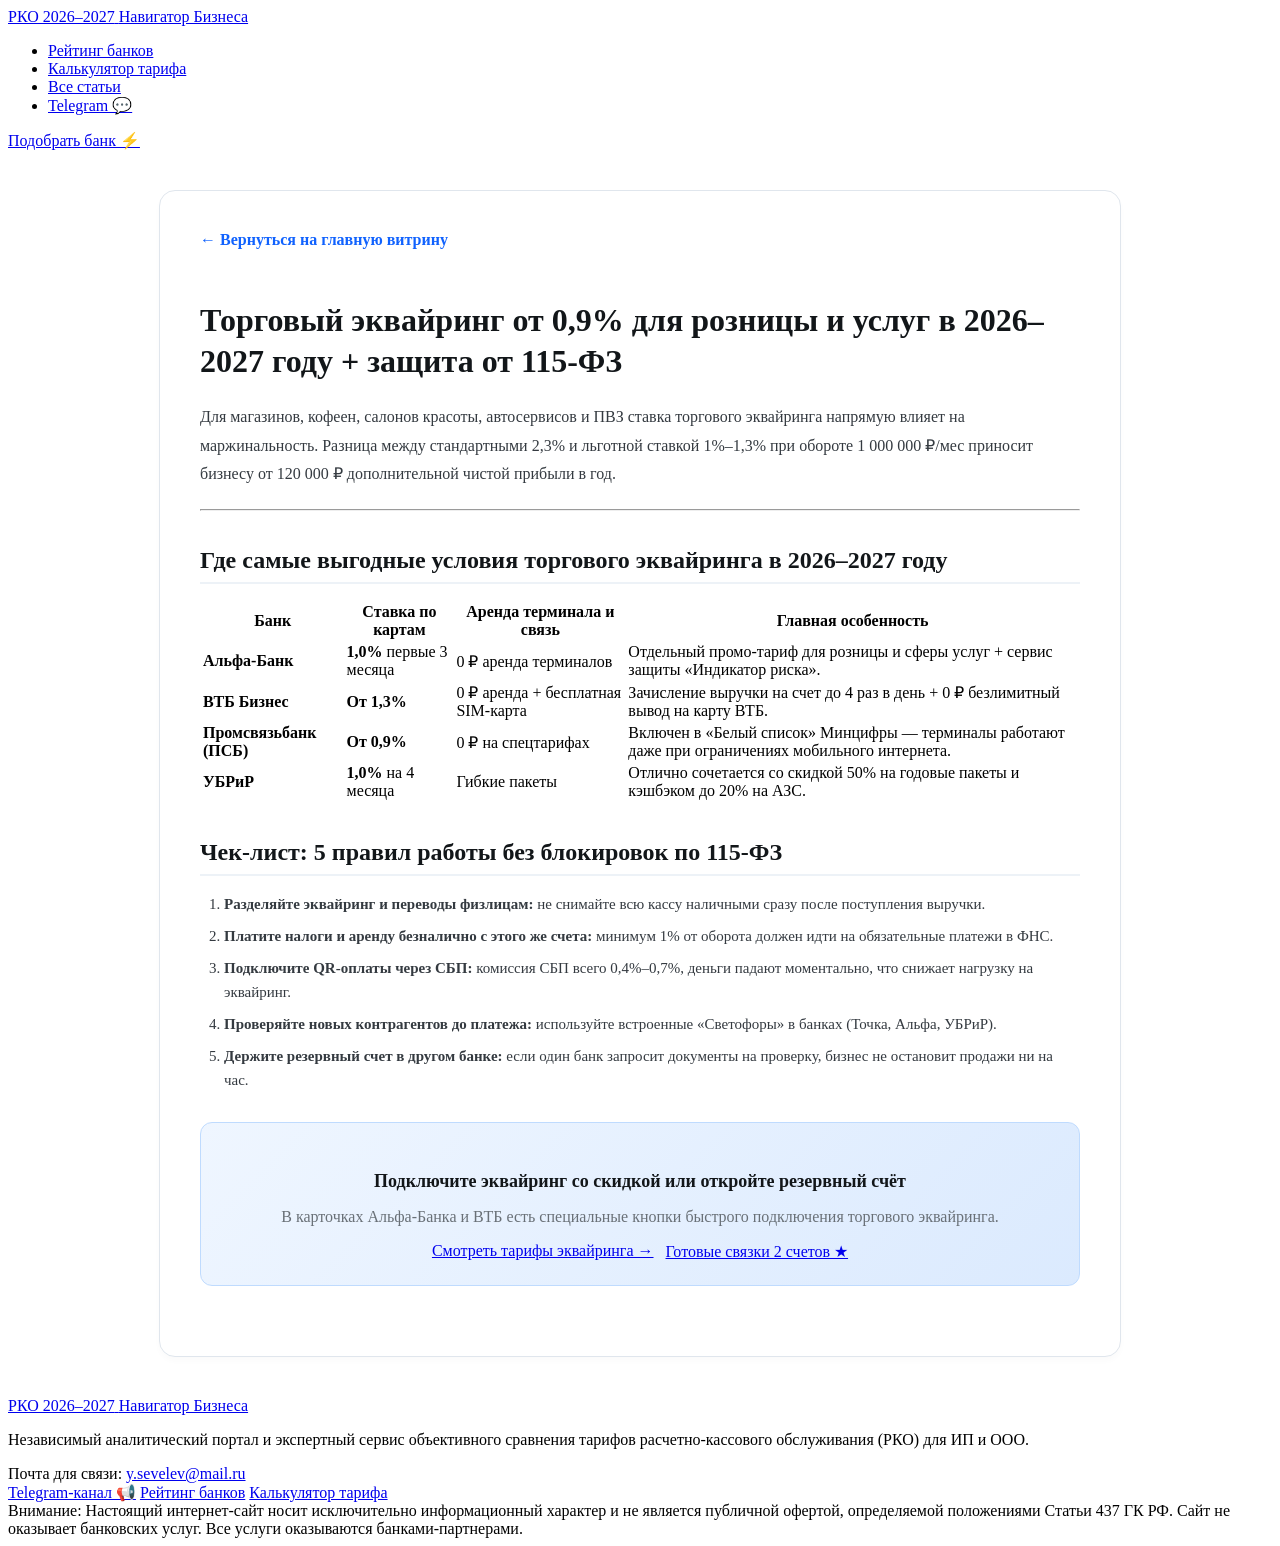
==== articles/ekvayring-115fz.html @ 154f59ab "Deploy articles/ekvayring-115fz.html" ====
<!DOCTYPE html>
<html lang="ru">
<head>
    <meta charset="UTF-8">
    <meta name="viewport" content="width=device-width, initial-scale=1.0">
    <title>Торговый эквайринг от 0,9% и защита от 115-ФЗ в 2026–2027 году — РКО Навигатор 2026–2027</title>
    <meta name="description" content="Выгодный торговый эквайринг от 0,9% для малого бизнеса и 5 правил защиты от блокировок по 115-ФЗ.">
    <meta property="og:type" content="article">
    <meta property="og:locale" content="ru_RU">
    <meta property="og:site_name" content="РКО Навигатор Бизнеса 2026–2027">
    <meta property="og:title" content="Торговый эквайринг от 0,9% и защита от 115-ФЗ в 2026–2027 году — РКО Навигатор 2026–2027">
    <meta property="og:description" content="Выгодный торговый эквайринг от 0,9% для малого бизнеса и 5 правил защиты от блокировок по 115-ФЗ.">
    <link rel="stylesheet" href="../css/style.css">
    <style>
        .article-container {
            max-width: 880px;
            margin: 40px auto;
            background: #ffffff;
            padding: 40px;
            border-radius: 16px;
            border: 1px solid #e0e6ed;
            box-shadow: 0 4px 6px rgba(0,0,0,0.02);
        }
        .article-content h1 { font-size: 32px; margin-bottom: 20px; line-height: 1.3; color: #121619; }
        .article-content h2 { font-size: 24px; margin: 36px 0 16px; color: #121619; border-bottom: 2px solid #edf2f7; padding-bottom: 8px; }
        .article-content h3 { font-size: 19px; margin: 24px 0 12px; color: #121619; }
        .article-content p { font-size: 16px; line-height: 1.8; margin-bottom: 20px; color: #343a40; }
        .article-content ul, .article-content ol { margin-bottom: 24px; padding-left: 24px; }
        .article-content li { font-size: 15px; margin-bottom: 8px; line-height: 1.6; color: #343a40; }
        .back-link { display: inline-flex; align-items: center; gap: 6px; font-weight: 700; margin-bottom: 24px; color: #1062fe; text-decoration: none; }
        .back-link:hover { text-decoration: underline; }
        .cta-banner {
            background: linear-gradient(135deg, #eff6ff 0%, #dbeafe 100%);
            border: 1px solid #bfdbfe;
            border-radius: 12px;
            padding: 24px;
            text-align: center;
            margin: 30px 0;
        }
        .cta-banner h4 { font-size: 18px; margin-bottom: 8px; color: #121619; }
    </style>
</head>
<body>
    <header class="header">
        <div class="container header-inner">
            <a href="../index.html" class="logo">
                <span class="logo-badge">РКО 2026–2027</span>
                <span class="logo-text">Навигатор Бизнеса</span>
            </a>
            <ul class="nav-links">
                <li><a href="../index.html#rating">Рейтинг банков</a></li>
                <li><a href="../index.html#calculator">Калькулятор тарифа</a></li>
                <li><a href="../index.html#articles">Все статьи</a></li>
                <li><a href="https://t.me/fin_konsult_2026" class="link-tg-channel" target="_blank" rel="noopener">Telegram 💬</a></li>
            </ul>
            <a href="../index.html#calculator" class="header-cta">Подобрать банк ⚡</a>
        </div>
    </header>

    <div class="container">
        <div class="article-container">
            <a href="../index.html" class="back-link">← Вернуться на главную витрину</a>
            <article class="article-content">
                <h1>Торговый эквайринг от 0,9% для розницы и услуг в 2026–2027 году + защита от 115-ФЗ</h1>
                <p>Для магазинов, кофеен, салонов красоты, автосервисов и ПВЗ ставка торгового эквайринга напрямую влияет на маржинальность. Разница между стандартными 2,3% и льготной ставкой 1%–1,3% при обороте 1 000 000 ₽/мес приносит бизнесу от 120 000 ₽ дополнительной чистой прибыли в год.</p>

                <hr>

                <h2>Где самые выгодные условия торгового эквайринга в 2026–2027 году</h2>
                <div class="table-responsive">
                    <table class="styled-table">
                        <thead>
                            <tr>
                                <th>Банк</th>
                                <th>Ставка по картам</th>
                                <th>Аренда терминала и связь</th>
                                <th>Главная особенность</th>
                            </tr>
                        </thead>
                        <tbody>
                            <tr>
                                <td><strong>Альфа-Банк</strong></td>
                                <td><strong>1,0%</strong> первые 3 месяца</td>
                                <td>0 ₽ аренда терминалов</td>
                                <td>Отдельный промо-тариф для розницы и сферы услуг + сервис защиты «Индикатор риска».</td>
                            </tr>
                            <tr>
                                <td><strong>ВТБ Бизнес</strong></td>
                                <td><strong>От 1,3%</strong></td>
                                <td>0 ₽ аренда + бесплатная SIM-карта</td>
                                <td>Зачисление выручки на счет до 4 раз в день + 0 ₽ безлимитный вывод на карту ВТБ.</td>
                            </tr>
                            <tr>
                                <td><strong>Промсвязьбанк (ПСБ)</strong></td>
                                <td><strong>От 0,9%</strong></td>
                                <td>0 ₽ на спецтарифах</td>
                                <td>Включен в «Белый список» Минцифры — терминалы работают даже при ограничениях мобильного интернета.</td>
                            </tr>
                            <tr>
                                <td><strong>УБРиР</strong></td>
                                <td><strong>1,0%</strong> на 4 месяца</td>
                                <td>Гибкие пакеты</td>
                                <td>Отлично сочетается со скидкой 50% на годовые пакеты и кэшбэком до 20% на АЗС.</td>
                            </tr>
                        </tbody>
                    </table>
                </div>

                <h2>Чек-лист: 5 правил работы без блокировок по 115-ФЗ</h2>
                <ol>
                    <li><strong>Разделяйте эквайринг и переводы физлицам:</strong> не снимайте всю кассу наличными сразу после поступления выручки.</li>
                    <li><strong>Платите налоги и аренду безналично с этого же счета:</strong> минимум 1% от оборота должен идти на обязательные платежи в ФНС.</li>
                    <li><strong>Подключите QR-оплаты через СБП:</strong> комиссия СБП всего 0,4%–0,7%, деньги падают моментально, что снижает нагрузку на эквайринг.</li>
                    <li><strong>Проверяйте новых контрагентов до платежа:</strong> используйте встроенные «Светофоры» в банках (Точка, Альфа, УБРиР).</li>
                    <li><strong>Держите резервный счет в другом банке:</strong> если один банк запросит документы на проверку, бизнес не остановит продажи ни на час.</li>
                </ol>
            </article>

            <div class="cta-banner">
                <h4>Подключите эквайринг со скидкой или откройте резервный счёт</h4>
                <p style="color: #697077; margin-bottom: 16px;">В карточках Альфа-Банка и ВТБ есть специальные кнопки быстрого подключения торгового эквайринга.</p>
                <div style="display: flex; justify-content: center; gap: 12px; flex-wrap: wrap;">
                    <a href="../index.html#rating" class="btn-open-account">Смотреть тарифы эквайринга →</a>
                    <a href="../index.html#combo-strategy" class="btn-details">Готовые связки 2 счетов ★</a>
                </div>
            </div>
        </div>
    </div>

    <footer class="footer">
        <div class="container">
            <div class="footer-top">
                <div class="footer-brand">
                    <a href="../index.html" class="logo">
                        <span class="logo-badge">РКО 2026–2027</span>
                        <span class="logo-text">Навигатор Бизнеса</span>
                    </a>
                    <p class="footer-desc">
                        Независимый аналитический портал и экспертный сервис объективного сравнения тарифов расчетно-кассового обслуживания (РКО) для ИП и ООО.
                    </p>
                </div>
                <div class="footer-contacts">
                    <div class="footer-email-box">
                        <span class="footer-email-label">Почта для связи:</span>
                        <a href="mailto:y.sevelev@mail.ru" class="footer-email-val">y.sevelev@mail.ru</a>
                    </div>
                    <div class="footer-social-links">
                        <a href="https://t.me/fin_konsult_2026" class="link-tg-channel" target="_blank" rel="noopener">Telegram-канал 📢</a>
                        <a href="../index.html#rating">Рейтинг банков</a>
                        <a href="../index.html#calculator">Калькулятор тарифа</a>
                    </div>
                </div>
            </div>
            <div class="footer-disclaimer">
                Внимание: Настоящий интернет-сайт носит исключительно информационный характер и не является публичной офертой, определяемой положениями Статьи 437 ГК РФ. Сайт не оказывает банковских услуг. Все услуги оказываются банками-партнерами.
            </div>
        </div>
    </footer>

    <script src="../js/config.js"></script>
    <script src="../js/app.js"></script>
</body>
</html>
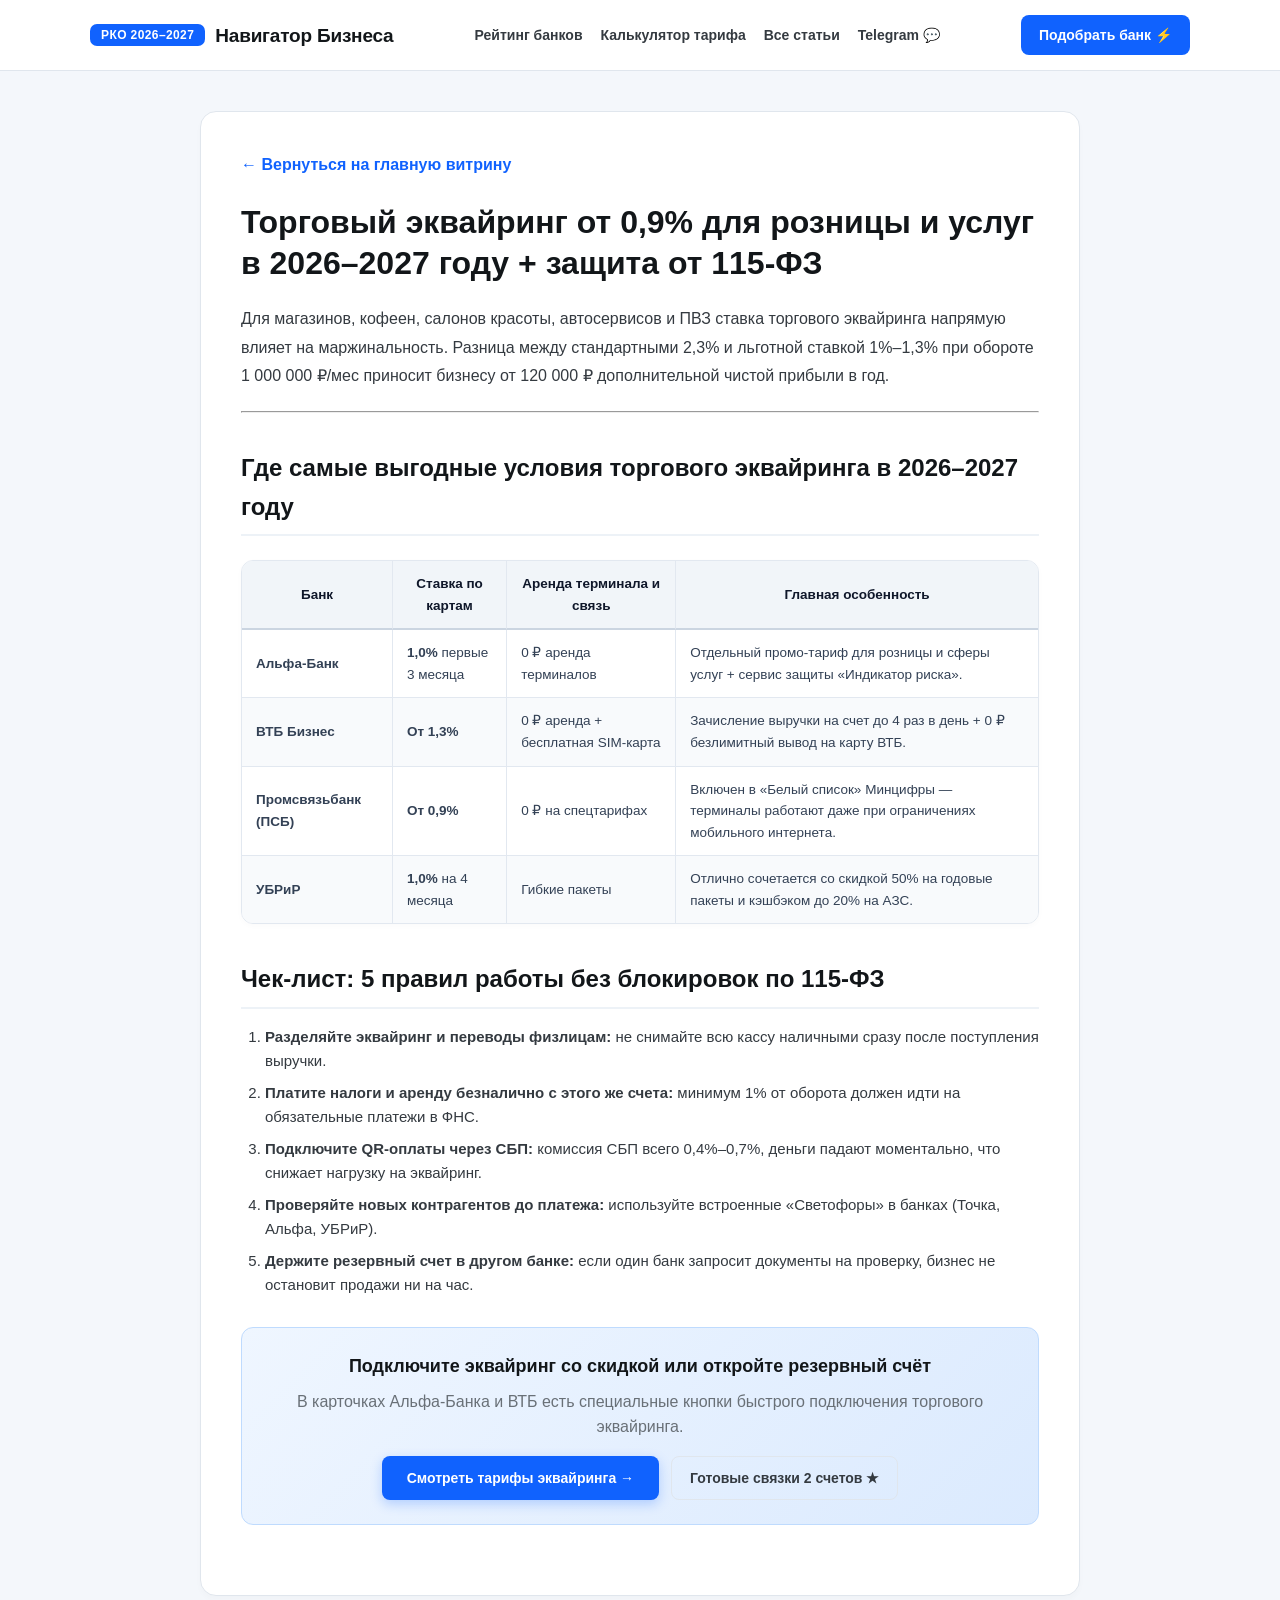
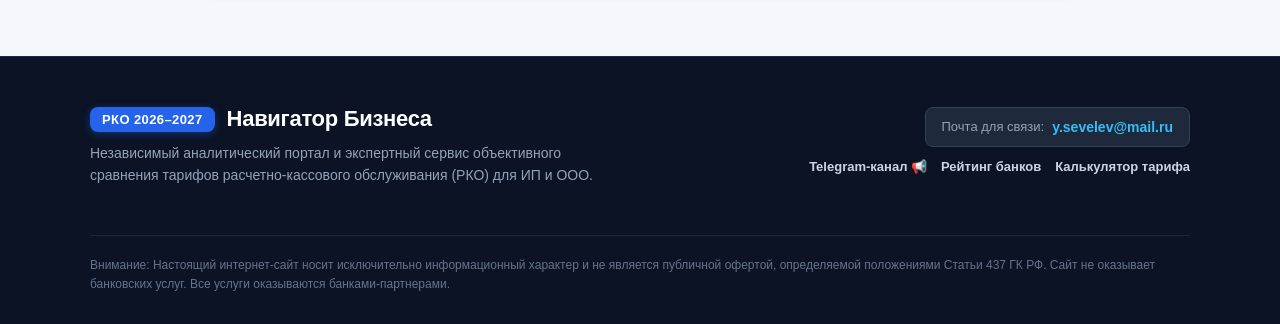
==== commit d59ddd89: "SEO update: articles/ekvayring-115fz.html" ====
--- a/articles/ekvayring-115fz.html
+++ b/articles/ekvayring-115fz.html
@@ -39,6 +39,68 @@
         }
         .cta-banner h4 { font-size: 18px; margin-bottom: 8px; color: #121619; }
     </style>
+    <link rel="canonical" href="https://rkonavigator.ru/articles/ekvayring-115fz.html">
+    <meta property="og:url" content="https://rkonavigator.ru/articles/ekvayring-115fz.html">
+    <!-- Yandex.Metrika counter -->
+    <script type="text/javascript">
+        (function(m,e,t,r,i,k,a){m[i]=m[i]||function(){(m[i].a=m[i].a||[]).push(arguments)};
+        m[i].l=1*new Date();
+        for (var j = 0; j < document.scripts.length; j++) {if (document.scripts[j].src === r) { return; }}
+        k=e.createElement(t),a=e.getElementsByTagName(t)[0],k.async=1,k.src=r,a.parentNode.insertBefore(k,a)})
+        (window, document, "script", "https://mc.yandex.ru/metrika/tag.js", "ym");
+
+        ym(114728691, "init", {
+            clickmap:true,
+            trackLinks:true,
+            accurateTrackBounce:true,
+            webvisor:true
+        });
+    </script>
+    <noscript><div><img src="https://mc.yandex.ru/watch/114728691" style="position:absolute; left:-9999px;" alt="" /></div></noscript>
+    <!-- /Yandex.Metrika counter -->
+    <script type="application/ld+json">
+{
+  "@context": "https://schema.org",
+  "@graph": [
+    {
+      "@type": "Article",
+      "headline": "Торговый эквайринг от 0,9% для розницы и услуг в 2026–2027 году + защита от 115-ФЗ",
+      "description": "Выгодный торговый эквайринг от 0,9% для малого бизнеса и 5 правил защиты от блокировок по 115-ФЗ.",
+      "mainEntityOfPage": {
+        "@type": "WebPage",
+        "@id": "https://rkonavigator.ru/articles/ekvayring-115fz.html"
+      },
+      "author": {
+        "@type": "Organization",
+        "name": "РКО Навигатор Бизнеса 2026–2027"
+      },
+      "publisher": {
+        "@type": "Organization",
+        "name": "РКО Навигатор Бизнеса 2026–2027"
+      },
+      "datePublished": "2026-11-25",
+      "dateModified": "2026-11-28"
+    },
+    {
+      "@type": "BreadcrumbList",
+      "itemListElement": [
+        {
+          "@type": "ListItem",
+          "position": 1,
+          "name": "Главная — Рейтинг РКО",
+          "item": "https://rkonavigator.ru/"
+        },
+        {
+          "@type": "ListItem",
+          "position": 2,
+          "name": "Торговый эквайринг от 0,9% для розницы и услуг в 2026–2027 году + защита от 115-ФЗ",
+          "item": "https://rkonavigator.ru/articles/ekvayring-115fz.html"
+        }
+      ]
+    }
+  ]
+}
+    </script>
 </head>
 <body>
     <header class="header">
--- a/css/style.css
+++ b/css/style.css
@@ -0,0 +1,3066 @@
+/* =======================================================================
+   РКО НАВИГАТОР: СТИЛИ ДИСПЛЕЯ И ВИТРИНЫ
+   ======================================================================= */
+
+:root {
+    --primary: #1062fe;
+    --primary-dark: #0043ce;
+    --primary-light: #edf5ff;
+    --accent: #198038;
+    --accent-light: #defbe6;
+    --warning: #f1c21b;
+    --danger: #da1e28;
+    --bg-page: #f4f7fb;
+    --bg-card: #ffffff;
+    --text-heading: #121619;
+    --text-body: #343a40;
+    --text-muted: #697077;
+    --border-color: #e0e6ed;
+    --shadow-sm: 0 2px 4px rgba(0, 0, 0, 0.04);
+    --shadow-md: 0 8px 24px rgba(16, 98, 254, 0.08);
+    --shadow-lg: 0 16px 32px rgba(0, 0, 0, 0.08);
+    --radius-sm: 8px;
+    --radius-md: 14px;
+    --radius-lg: 20px;
+    --font-stack: -apple-system, BlinkMacSystemFont, "Segoe UI", Roboto, "Helvetica Neue", Arial, sans-serif;
+}
+
+* {
+    box-sizing: border-box;
+    margin: 0;
+    padding: 0;
+}
+
+body {
+    background-color: var(--bg-page);
+    color: var(--text-body);
+    font-family: var(--font-stack);
+    line-height: 1.6;
+    -webkit-font-smoothing: antialiased;
+}
+
+a {
+    color: var(--primary);
+    text-decoration: none;
+    transition: all 0.2s ease;
+}
+
+a:hover {
+    color: var(--primary-dark);
+}
+
+.container {
+    max-width: 1140px;
+    margin: 0 auto;
+    padding: 0 20px;
+}
+
+/* ШАПКА САЙТА (HEADER) */
+.header {
+    background: #ffffff;
+    border-bottom: 1px solid var(--border-color);
+    position: sticky;
+    top: 0;
+    z-index: 1000;
+}
+
+.header-inner {
+    display: flex;
+    justify-content: space-between;
+    align-items: center;
+    gap: 16px;
+    height: 70px;
+}
+
+.logo {
+    display: inline-flex;
+    align-items: center;
+    gap: 10px;
+    font-size: 19px;
+    font-weight: 800;
+    color: var(--text-heading);
+    text-decoration: none;
+    white-space: nowrap;
+    flex-shrink: 0;
+}
+
+.logo-badge {
+    background: var(--primary);
+    color: #ffffff;
+    padding: 5px 11px;
+    border-radius: 7px;
+    font-size: 12px;
+    font-weight: 800;
+    letter-spacing: 0.4px;
+    white-space: nowrap;
+    display: inline-flex;
+    align-items: center;
+    justify-content: center;
+    line-height: 1;
+    flex-shrink: 0;
+}
+
+.logo-text {
+    font-size: 19px;
+    font-weight: 800;
+    color: var(--text-heading);
+    white-space: nowrap;
+    line-height: 1;
+    display: inline-flex;
+    align-items: center;
+    letter-spacing: -0.2px;
+}
+
+.nav-links {
+    display: flex;
+    gap: 18px;
+    list-style: none;
+    align-items: center;
+    margin: 0;
+    padding: 0;
+    flex-shrink: 1;
+}
+
+.nav-links a {
+    font-size: 14px;
+    font-weight: 600;
+    color: var(--text-body);
+    white-space: nowrap;
+}
+
+.nav-links a:hover {
+    color: var(--primary);
+}
+
+.header-cta {
+    background: var(--primary);
+    color: #ffffff !important;
+    padding: 9px 18px;
+    border-radius: var(--radius-sm);
+    font-size: 14px;
+    font-weight: 700;
+    white-space: nowrap;
+    flex-shrink: 0;
+}
+
+.header-cta:hover {
+    background: var(--primary-dark);
+}
+
+/* ГЕРОЙ-СЕКЦИЯ (HERO) */
+.hero {
+    background: linear-gradient(135deg, #0b1528 0%, #172a4d 100%);
+    color: #ffffff;
+    padding: 60px 0 50px;
+    text-align: center;
+}
+
+.hero-tag {
+    display: inline-block;
+    background: rgba(255, 255, 255, 0.12);
+    border: 1px solid rgba(255, 255, 255, 0.2);
+    color: #60a5fa;
+    padding: 6px 16px;
+    border-radius: 30px;
+    font-size: 13px;
+    font-weight: 700;
+    letter-spacing: 0.5px;
+    margin-bottom: 20px;
+}
+
+.hero h1 {
+    font-size: 38px;
+    font-weight: 800;
+    line-height: 1.25;
+    margin-bottom: 16px;
+    letter-spacing: -0.5px;
+}
+
+.hero p {
+    font-size: 18px;
+    color: #cbd5e1;
+    max-width: 780px;
+    margin: 0 auto 30px;
+}
+
+.hero-stats {
+    display: grid;
+    grid-template-columns: repeat(auto-fit, minmax(200px, 1fr));
+    gap: 16px;
+    max-width: 860px;
+    margin: 0 auto;
+}
+
+.stat-item {
+    background: rgba(255, 255, 255, 0.06);
+    border: 1px solid rgba(255, 255, 255, 0.12);
+    padding: 16px;
+    border-radius: var(--radius-md);
+}
+
+.stat-num {
+    font-size: 24px;
+    font-weight: 800;
+    color: #38bdf8;
+}
+
+.stat-desc {
+    font-size: 13px;
+    color: #94a3b8;
+    margin-top: 4px;
+}
+
+/* БЛОК ФИЛЬТРАЦИИ КАРТОЧЕК */
+.filters-section {
+    margin: 0 0 22px;
+    position: relative;
+    z-index: 10;
+}
+
+.filters-wrapper {
+    background: #ffffff;
+    padding: 12px;
+    border-radius: var(--radius-lg);
+    box-shadow: var(--shadow-sm);
+    display: grid;
+    grid-template-columns: repeat(4, minmax(0, 1fr));
+    gap: 8px;
+    border: 1px solid var(--border-color);
+}
+
+.filter-btn {
+    background: #f1f5f9;
+    color: var(--text-body);
+    border: 1px solid #e2e8f0;
+    border-radius: 10px;
+    padding: 10px 12px;
+    font-size: 13.5px;
+    font-weight: 600;
+    cursor: pointer;
+    text-align: center;
+    white-space: nowrap;
+    overflow: hidden;
+    text-overflow: ellipsis;
+    transition: all 0.2s ease;
+    font-family: inherit;
+}
+
+.filter-btn:hover {
+    background: #e2e8f0;
+}
+
+.filter-btn.active {
+    background: var(--primary);
+    color: #ffffff;
+    border-color: var(--primary);
+    box-shadow: 0 4px 10px rgba(16, 98, 254, 0.22);
+}
+
+@media (max-width: 992px) {
+    .filters-wrapper {
+        grid-template-columns: repeat(2, minmax(0, 1fr));
+    }
+}
+
+@media (max-width: 480px) {
+    .filters-wrapper {
+        grid-template-columns: 1fr;
+    }
+}
+
+/* СЕТКА БАНКОВСКИХ КАРТОЧЕК */
+.banks-section {
+    padding: 40px 0;
+}
+
+.section-title {
+    font-size: 28px;
+    font-weight: 800;
+    color: var(--text-heading);
+    margin-bottom: 8px;
+}
+
+.section-subtitle {
+    font-size: 16px;
+    color: var(--text-muted);
+    margin-bottom: 28px;
+}
+
+.cards-list {
+    display: flex;
+    flex-direction: column;
+    gap: 20px;
+}
+
+.bank-card {
+    background: var(--bg-card);
+    border: 1px solid var(--border-color);
+    border-radius: var(--radius-lg);
+    box-shadow: var(--shadow-sm);
+    padding: 24px;
+    transition: transform 0.2s ease, box-shadow 0.2s ease;
+    position: relative;
+}
+
+.bank-card:hover {
+    transform: translateY(-2px);
+    box-shadow: var(--shadow-md);
+}
+
+.bank-card-header {
+    display: flex;
+    justify-content: space-between;
+    align-items: flex-start;
+    flex-wrap: wrap;
+    gap: 12px;
+    margin-bottom: 18px;
+}
+
+.bank-meta {
+    display: flex;
+    align-items: center;
+    gap: 14px;
+}
+
+.bank-avatar {
+    width: 52px;
+    height: 52px;
+    background: #e2e8f0;
+    border-radius: 12px;
+    display: flex;
+    align-items: center;
+    justify-content: center;
+    font-weight: 800;
+    font-size: 20px;
+    color: var(--primary-dark);
+}
+
+.bank-title-group h3 {
+    font-size: 20px;
+    font-weight: 800;
+    color: var(--text-heading);
+}
+
+.bank-tag {
+    font-size: 13px;
+    color: var(--text-muted);
+}
+
+.badges-group {
+    display: flex;
+    gap: 8px;
+    flex-wrap: wrap;
+}
+
+.badge {
+    padding: 5px 12px;
+    border-radius: 6px;
+    font-size: 12px;
+    font-weight: 700;
+}
+
+.badge-top {
+    background: var(--accent-light);
+    color: var(--accent);
+}
+
+.badge-popular {
+    background: var(--primary-light);
+    color: var(--primary);
+}
+
+.badge-bonus {
+    background: #fff8e1;
+    color: #b78103;
+}
+
+/* Сетка характеристик тарифа */
+.specs-row {
+    display: grid;
+    grid-template-columns: repeat(auto-fit, minmax(200px, 1fr));
+    gap: 12px;
+    background: #f8fafc;
+    border-radius: var(--radius-md);
+    padding: 16px;
+    margin-bottom: 18px;
+}
+
+.spec-box {
+    display: flex;
+    flex-direction: column;
+}
+
+.spec-name {
+    font-size: 12px;
+    color: var(--text-muted);
+    font-weight: 500;
+}
+
+.spec-val {
+    font-size: 16px;
+    font-weight: 700;
+    color: var(--text-heading);
+    margin-top: 2px;
+}
+
+/* Бонусная плашка и кнопка */
+.card-action-bar {
+    display: flex;
+    justify-content: space-between;
+    align-items: center;
+    gap: 16px;
+    padding-top: 16px;
+    border-top: 1px solid #f1f5f9;
+}
+
+.bonus-alert {
+    display: flex;
+    align-items: center;
+    gap: 8px;
+    font-size: 13.5px;
+    color: #1e3a8a;
+    font-weight: 600;
+    line-height: 1.45;
+    flex: 1 1 auto;
+    min-width: 0;
+}
+
+.action-buttons {
+    display: flex;
+    align-items: center;
+    justify-content: flex-end;
+    gap: 10px;
+    flex-wrap: wrap;
+    flex-shrink: 0;
+    margin-left: auto;
+}
+
+.btn-details {
+    background: transparent;
+    border: 1px solid var(--border-color);
+    color: var(--text-body);
+    padding: 0 18px;
+    height: 44px;
+    border-radius: var(--radius-sm);
+    font-size: 14px;
+    font-weight: 600;
+    cursor: pointer;
+    transition: all 0.2s;
+    display: inline-flex;
+    align-items: center;
+    justify-content: center;
+    box-sizing: border-box;
+    white-space: nowrap;
+}
+
+.btn-details:hover {
+    background: #f1f5f9;
+    border-color: #cbd5e1;
+}
+
+.btn-open-account {
+    background: var(--primary);
+    color: #ffffff !important;
+    padding: 0 24px;
+    height: 44px;
+    border: 1px solid transparent;
+    border-radius: var(--radius-sm);
+    font-size: 14px;
+    font-weight: 700;
+    display: inline-flex;
+    align-items: center;
+    justify-content: center;
+    gap: 8px;
+    box-shadow: 0 4px 12px rgba(16, 98, 254, 0.25);
+    box-sizing: border-box;
+    white-space: nowrap;
+    text-decoration: none;
+    transition: all 0.2s;
+}
+
+.btn-open-account:hover {
+    background: var(--primary-dark);
+    box-shadow: 0 6px 16px rgba(16, 98, 254, 0.35);
+}
+
+.btn-reg-business {
+    background: #ecfdf5;
+    border: 1.5px solid #10b981;
+    color: #047857 !important;
+    padding: 0 16px;
+    height: 44px;
+    border-radius: var(--radius-sm);
+    font-size: 13.5px;
+    font-weight: 700;
+    display: inline-flex;
+    align-items: center;
+    justify-content: center;
+    gap: 6px;
+    box-sizing: border-box;
+    white-space: nowrap;
+    text-decoration: none;
+    transition: all 0.2s cubic-bezier(0.16, 1, 0.3, 1);
+}
+
+.btn-reg-business:hover {
+    background: #10b981;
+    color: #ffffff !important;
+    border-color: #10b981;
+    box-shadow: 0 4px 14px rgba(16, 185, 129, 0.35);
+    transform: translateY(-1px);
+}
+
+/* Промо-блок торгового эквайринга */
+.acquiring-promo-box {
+    margin-top: 20px;
+    padding: 18px 22px;
+    background: #f0fdf4;
+    border: 1.5px solid #86efac;
+    border-radius: var(--radius-md);
+    display: flex;
+    align-items: center;
+    justify-content: space-between;
+    gap: 20px;
+}
+
+.acq-tag {
+    display: inline-block;
+    background: #dcfce7;
+    border: 1px solid #bbf7d0;
+    color: #166534;
+    font-size: 11px;
+    font-weight: 800;
+    letter-spacing: 0.04em;
+    padding: 3px 8px;
+    border-radius: 4px;
+    margin-bottom: 6px;
+}
+
+.acq-info h4 {
+    font-size: 15px;
+    font-weight: 700;
+    color: #14532d;
+    margin-bottom: 4px;
+}
+
+.acq-info p {
+    font-size: 13px;
+    color: #166534;
+    margin: 0;
+    line-height: 1.45;
+}
+
+.btn-acquiring {
+    background: #16a34a;
+    color: #ffffff !important;
+    padding: 0 20px;
+    height: 42px;
+    border-radius: var(--radius-sm);
+    font-size: 13.5px;
+    font-weight: 700;
+    display: inline-flex;
+    align-items: center;
+    justify-content: center;
+    white-space: nowrap;
+    text-decoration: none;
+    box-shadow: 0 4px 12px rgba(22, 163, 74, 0.25);
+    transition: all 0.2s ease;
+    flex-shrink: 0;
+}
+
+.btn-acquiring:hover {
+    background: #15803d;
+    box-shadow: 0 6px 16px rgba(22, 163, 74, 0.35);
+    transform: translateY(-1px);
+}
+
+@media (max-width: 768px) {
+    .acquiring-promo-box {
+        flex-direction: column;
+        align-items: stretch;
+    }
+    .btn-acquiring {
+        width: 100%;
+        text-align: center;
+    }
+}
+
+/* РАСКРЫВАЮЩИЕСЯ ДЕТАЛИ ТАРИФА (ACCORDION DETAILS) */
+.tariff-details-drawer {
+    display: none;
+    margin-top: 20px;
+    padding-top: 20px;
+    border-top: 1px dashed var(--border-color);
+    animation: fadeIn 0.3s ease;
+}
+
+.tariff-details-drawer.open {
+    display: block;
+}
+
+.details-grid {
+    display: grid;
+    grid-template-columns: 1fr 1fr;
+    gap: 20px;
+}
+
+.details-block h4 {
+    font-size: 15px;
+    font-weight: 700;
+    margin-bottom: 10px;
+    color: var(--text-heading);
+}
+
+.details-list {
+    list-style: none;
+}
+
+.details-list li {
+    font-size: 13px;
+    color: var(--text-body);
+    margin-bottom: 6px;
+    padding-left: 18px;
+    position: relative;
+}
+
+.details-list li::before {
+    content: "✓";
+    position: absolute;
+    left: 0;
+    color: var(--accent);
+    font-weight: bold;
+}
+
+/* ИНТЕРАКТИВНЫЙ КАЛЬКУЛЯТОР ТАРИФОВ (ВЕРСИЯ 2.0 MAX CONVERSION) */
+.calc-section {
+    background: #ffffff;
+    border-radius: 20px;
+    border: 1px solid #e2e8f0;
+    box-shadow: 0 12px 35px -5px rgba(0, 0, 0, 0.06);
+    padding: 44px;
+    margin: 48px 0;
+}
+
+.calc-header-badge {
+    display: inline-block;
+    background: #eff6ff;
+    color: #2563eb;
+    font-size: 12px;
+    font-weight: 800;
+    padding: 6px 14px;
+    border-radius: 20px;
+    letter-spacing: 0.5px;
+    margin-bottom: 12px;
+}
+
+/* БЫСТРЫЕ СЦЕНАРИИ В 1 КЛИК */
+.calc-personas-wrapper {
+    margin: 20px 0 28px;
+    background: #f8fafc;
+    border: 1px solid #e2e8f0;
+    border-radius: 14px;
+    padding: 16px 20px;
+}
+
+.calc-personas-label {
+    display: block;
+    font-size: 13px;
+    font-weight: 700;
+    color: #475569;
+    margin-bottom: 12px;
+    text-transform: uppercase;
+    letter-spacing: 0.5px;
+}
+
+.calc-personas {
+    display: flex;
+    flex-wrap: wrap;
+    gap: 10px;
+}
+
+.persona-chip {
+    background: #ffffff;
+    border: 1.5px solid #cbd5e1;
+    border-radius: 10px;
+    padding: 10px 16px;
+    font-size: 14px;
+    font-weight: 700;
+    color: #1e293b;
+    display: inline-flex;
+    align-items: center;
+    gap: 8px;
+    cursor: pointer;
+    transition: all 0.2s cubic-bezier(0.16, 1, 0.3, 1);
+    box-shadow: 0 1px 3px rgba(0,0,0,0.03);
+    outline: none;
+}
+
+.persona-chip:hover {
+    border-color: #3b82f6;
+    background: #eff6ff;
+    transform: translateY(-2px);
+    box-shadow: 0 4px 10px rgba(59, 130, 246, 0.15);
+}
+
+.persona-chip.active {
+    background: #2563eb;
+    color: #ffffff;
+    border-color: #2563eb;
+    box-shadow: 0 4px 14px rgba(37, 99, 235, 0.3);
+    transform: translateY(-2px);
+}
+
+.persona-chip .persona-icon {
+    font-size: 16px;
+    line-height: 1;
+}
+
+.calc-grid {
+    display: grid;
+    grid-template-columns: 1.05fr 0.95fr;
+    gap: 36px;
+    margin-top: 10px;
+}
+
+.calc-controls {
+    display: flex;
+    flex-direction: column;
+    gap: 22px;
+}
+
+.control-group label {
+    display: flex;
+    justify-content: space-between;
+    font-size: 14px;
+    font-weight: 700;
+    margin-bottom: 10px;
+    color: #1e293b;
+}
+
+.control-val-badge {
+    color: #2563eb;
+    font-weight: 800;
+    font-size: 15px;
+    background: #eff6ff;
+    padding: 3px 10px;
+    border-radius: 6px;
+}
+
+.range-slider {
+    width: 100%;
+    height: 8px;
+    background: #e2e8f0;
+    border-radius: 6px;
+    outline: none;
+    -webkit-appearance: none;
+    cursor: pointer;
+}
+
+.range-slider::-webkit-slider-thumb {
+    -webkit-appearance: none;
+    width: 24px;
+    height: 24px;
+    background: #2563eb;
+    border: 3px solid #ffffff;
+    border-radius: 50%;
+    cursor: pointer;
+    box-shadow: 0 2px 8px rgba(37, 99, 235, 0.4);
+    transition: transform 0.15s;
+}
+
+.range-slider::-webkit-slider-thumb:hover {
+    transform: scale(1.15);
+}
+
+/* ДОПОЛНИТЕЛЬНЫЕ ОПЦИИ / ЧЕКБОКСЫ */
+.calc-addons {
+    display: flex;
+    flex-direction: column;
+    gap: 12px;
+    padding-top: 14px;
+    border-top: 1px dashed #cbd5e1;
+}
+
+.addon-checkbox {
+    display: flex;
+    align-items: flex-start;
+    gap: 12px;
+    cursor: pointer;
+    background: #f8fafc;
+    border: 1px solid #e2e8f0;
+    border-radius: 10px;
+    padding: 12px 14px;
+    transition: all 0.2s ease;
+}
+
+.addon-checkbox:hover {
+    background: #f1f5f9;
+    border-color: #cbd5e1;
+}
+
+.addon-checkbox input {
+    display: none;
+}
+
+.addon-box {
+    width: 20px;
+    height: 20px;
+    border: 2px solid #94a3b8;
+    border-radius: 6px;
+    background: #ffffff;
+    display: inline-flex;
+    align-items: center;
+    justify-content: center;
+    flex-shrink: 0;
+    margin-top: 2px;
+    transition: all 0.2s;
+}
+
+.addon-checkbox input:checked + .addon-box {
+    background: #2563eb;
+    border-color: #2563eb;
+}
+
+.addon-checkbox input:checked + .addon-box::after {
+    content: "✓";
+    color: #ffffff;
+    font-size: 13px;
+    font-weight: 900;
+}
+
+.addon-text {
+    display: flex;
+    flex-direction: column;
+    gap: 2px;
+}
+
+.addon-text strong {
+    font-size: 13.5px;
+    color: #1e293b;
+}
+
+.addon-text small {
+    font-size: 12px;
+    color: #64748b;
+}
+
+/* БЛОК ПОБЕДИТЕЛЯ */
+.calc-result-box {
+    background: linear-gradient(145deg, #f0f7ff 0%, #e0effe 100%);
+    border: 1.5px solid #93c5fd;
+    border-radius: 16px;
+    padding: 28px;
+    display: flex;
+    flex-direction: column;
+    box-shadow: 0 10px 25px -5px rgba(37, 99, 235, 0.1);
+    position: relative;
+}
+
+.calc-winner-header {
+    border-bottom: 1px solid #bfdbfe;
+    padding-bottom: 16px;
+    margin-bottom: 16px;
+}
+
+.calc-winner-tag {
+    font-size: 11px;
+    font-weight: 800;
+    color: #16a34a;
+    text-transform: uppercase;
+    letter-spacing: 0.8px;
+    display: block;
+    margin-bottom: 6px;
+}
+
+.calc-winner-brand {
+    display: flex;
+    align-items: center;
+    gap: 12px;
+}
+
+.calc-winner-img {
+    width: 44px;
+    height: 44px;
+    border-radius: 10px;
+    object-fit: contain;
+    background: #ffffff;
+    padding: 3px;
+    box-shadow: 0 2px 6px rgba(0,0,0,0.06);
+}
+
+.calc-winner-name {
+    font-size: 22px;
+    font-weight: 800;
+    color: #0f172a;
+    margin: 0;
+    line-height: 1.2;
+}
+
+.calc-total-savings {
+    margin-bottom: 16px;
+}
+
+.savings-label {
+    font-size: 13px;
+    color: #475569;
+    font-weight: 600;
+    display: block;
+}
+
+.calc-savings-number {
+    font-size: 34px;
+    font-weight: 900;
+    color: #1d4ed8;
+    line-height: 1.1;
+    margin-top: 4px;
+    letter-spacing: -0.5px;
+}
+
+/* ПАКЕТ ПОДАРКОВ */
+.calc-perks-banner {
+    background: #ffffff;
+    border: 1px solid #bfdbfe;
+    border-radius: 10px;
+    padding: 10px 14px;
+    margin: 14px 0 16px;
+    display: flex;
+    flex-direction: column;
+    gap: 4px;
+}
+
+.perks-badge {
+    font-size: 10.5px;
+    font-weight: 800;
+    color: #d97706;
+    letter-spacing: 0.5px;
+}
+
+.perks-text {
+    font-size: 12.5px;
+    font-weight: 600;
+    color: #1e293b;
+    line-height: 1.4;
+}
+
+.calc-savings-desc {
+    font-size: 13.5px;
+    color: #334155;
+    margin-bottom: 20px;
+    line-height: 1.5;
+}
+
+.btn-calc-cta {
+    background: #16a34a !important;
+    color: #ffffff !important;
+    text-align: center;
+    padding: 14px 20px;
+    font-size: 16px;
+    font-weight: 800;
+    border-radius: 10px;
+    box-shadow: 0 4px 14px rgba(22, 163, 74, 0.35);
+    transition: all 0.2s ease;
+    text-decoration: none;
+    display: flex;
+    align-items: center;
+    justify-content: center;
+}
+
+.btn-calc-cta:hover {
+    background: #15803d !important;
+    transform: translateY(-2px);
+    box-shadow: 0 6px 18px rgba(22, 163, 74, 0.45);
+}
+
+.calc-trust-micro {
+    display: flex;
+    align-items: center;
+    justify-content: center;
+    gap: 8px;
+    font-size: 12px;
+    color: #64748b;
+    font-weight: 600;
+    margin-top: 10px;
+    flex-wrap: wrap;
+}
+
+.calc-consult-bridge {
+    margin-top: 16px;
+    text-align: center;
+    padding-top: 12px;
+    border-top: 1px dashed #cbd5e1;
+}
+
+.calc-consult-bridge a {
+    color: #2563eb;
+    font-size: 13px;
+    font-weight: 700;
+    text-decoration: underline;
+    text-underline-offset: 3px;
+    transition: color 0.2s;
+}
+
+.calc-consult-bridge a:hover {
+    color: #1d4ed8;
+}
+
+/* СРАВНЕНИЕ ВСЕХ БАНКОВ (ВИЗУАЛЬНЫЕ ШКАЛЫ) */
+.calc-compare-section {
+    margin-top: 40px;
+    padding-top: 28px;
+    border-top: 1px solid #e2e8f0;
+}
+
+.compare-header h4 {
+    font-size: 18px;
+    font-weight: 800;
+    color: #0f172a;
+    margin: 0 0 4px;
+}
+
+.compare-subtitle {
+    font-size: 13.5px;
+    color: #64748b;
+    display: block;
+    margin-bottom: 20px;
+}
+
+.calc-compare-bars {
+    display: flex;
+    flex-direction: column;
+    gap: 12px;
+}
+
+.calc-bar-row {
+    background: #f8fafc;
+    border: 1.5px solid #e2e8f0;
+    border-radius: 12px;
+    padding: 12px 18px;
+    display: grid;
+    grid-template-columns: 240px 1fr 140px 150px;
+    align-items: center;
+    gap: 16px;
+    transition: all 0.2s;
+}
+
+.calc-bar-row:hover {
+    background: #ffffff;
+    border-color: #cbd5e1;
+    box-shadow: 0 4px 12px rgba(0,0,0,0.04);
+}
+
+.calc-bar-row.winner {
+    background: #f0fdf4;
+    border-color: #86efac;
+    box-shadow: 0 4px 14px rgba(22, 163, 74, 0.12);
+}
+
+.bar-bank-meta {
+    display: flex;
+    align-items: center;
+    gap: 10px;
+}
+
+.bar-bank-logo {
+    width: 32px;
+    height: 32px;
+    object-fit: contain;
+    border-radius: 8px;
+    background: #ffffff;
+    padding: 2px;
+    border: 1px solid #e2e8f0;
+    flex-shrink: 0;
+}
+
+.bar-bank-title {
+    display: flex;
+    flex-direction: column;
+}
+
+.bar-bank-name {
+    font-weight: 700;
+    font-size: 14px;
+    color: #0f172a;
+    line-height: 1.2;
+}
+
+.bar-bank-tariff {
+    font-size: 11.5px;
+    color: #64748b;
+}
+
+.bar-visual-wrap {
+    display: flex;
+    align-items: center;
+}
+
+.bar-track {
+    width: 100%;
+    height: 10px;
+    background: #e2e8f0;
+    border-radius: 5px;
+    overflow: hidden;
+    position: relative;
+}
+
+.bar-fill {
+    height: 100%;
+    border-radius: 5px;
+    transition: width 0.4s cubic-bezier(0.16, 1, 0.3, 1);
+}
+
+.bar-fill.green {
+    background: linear-gradient(90deg, #22c55e 0%, #16a34a 100%);
+}
+
+.bar-fill.blue {
+    background: linear-gradient(90deg, #60a5fa 0%, #2563eb 100%);
+}
+
+.bar-fill.gray {
+    background: linear-gradient(90deg, #cbd5e1 0%, #94a3b8 100%);
+}
+
+.bar-cost-text {
+    text-align: right;
+    font-size: 14px;
+    font-weight: 800;
+    color: #0f172a;
+    white-space: nowrap;
+}
+
+.bar-cost-text.zero {
+    color: #16a34a;
+}
+
+.btn-bar-cta {
+    background: #2563eb;
+    color: #ffffff !important;
+    text-decoration: none;
+    font-size: 12.5px;
+    font-weight: 700;
+    padding: 8px 14px;
+    border-radius: 8px;
+    text-align: center;
+    white-space: nowrap;
+    transition: all 0.2s;
+    box-shadow: 0 2px 6px rgba(37, 99, 235, 0.2);
+}
+
+.btn-bar-cta:hover {
+    background: #1d4ed8;
+    transform: translateY(-1px);
+    box-shadow: 0 4px 10px rgba(37, 99, 235, 0.3);
+}
+
+.calc-bar-row.winner .btn-bar-cta {
+    background: #16a34a;
+    box-shadow: 0 2px 6px rgba(22, 163, 74, 0.25);
+}
+
+.calc-bar-row.winner .btn-bar-cta:hover {
+    background: #15803d;
+}
+
+@media (max-width: 900px) {
+    .calc-grid {
+        grid-template-columns: 1fr;
+    }
+    .calc-bar-row {
+        grid-template-columns: 1fr 1fr;
+        gap: 12px;
+    }
+    .bar-visual-wrap {
+        grid-column: span 2;
+    }
+}
+
+@media (max-width: 600px) {
+    .calc-section {
+        padding: 24px 16px;
+    }
+    .calc-personas {
+        flex-direction: column;
+    }
+    .persona-chip {
+        width: 100%;
+        justify-content: flex-start;
+    }
+    .calc-bar-row {
+        display: flex;
+        flex-direction: column;
+        align-items: stretch;
+        gap: 10px;
+    }
+    .bar-cost-text {
+        text-align: left;
+    }
+}
+
+/* ФОРМА ПОДБОРА / ЗАЯВКИ */
+.consultation-section {
+    background: #ffffff;
+    border-radius: 18px;
+    padding: 44px;
+    border: 1px solid #e2e8f0;
+    box-shadow: 0 10px 30px -5px rgba(0, 0, 0, 0.05);
+    margin: 48px 0;
+}
+
+.consultation-tag {
+    display: inline-block;
+    background: #eff6ff;
+    color: #1d4ed8;
+    font-size: 12px;
+    font-weight: 800;
+    padding: 6px 14px;
+    border-radius: 20px;
+    letter-spacing: 0.5px;
+    margin-bottom: 12px;
+}
+
+.consultation-section .section-title {
+    margin-bottom: 8px;
+    text-align: left;
+    font-size: 26px;
+}
+
+.consultation-section .section-subtitle {
+    text-align: left;
+    margin-bottom: 24px;
+    max-width: 820px;
+    color: #64748b;
+    font-size: 15px;
+}
+
+.form-section-title {
+    font-size: 15px;
+    font-weight: 700;
+    color: #0f172a;
+    margin: 22px 0 10px;
+    display: flex;
+    align-items: center;
+    gap: 8px;
+}
+
+.form-grid-3 {
+    display: grid;
+    grid-template-columns: repeat(auto-fit, minmax(260px, 1fr));
+    gap: 16px;
+}
+
+.form-group {
+    display: flex;
+    flex-direction: column;
+    gap: 6px;
+}
+
+.form-group label {
+    font-size: 13.5px;
+    font-weight: 600;
+    color: #334155;
+}
+
+.form-group label .required {
+    color: #ef4444;
+}
+
+.form-group label .optional {
+    color: #94a3b8;
+    font-weight: normal;
+    font-size: 12px;
+}
+
+.form-group input, 
+.form-group select {
+    width: 100%;
+    height: 48px;
+    border: 1.5px solid #cbd5e1;
+    border-radius: 10px;
+    padding: 0 16px;
+    font-size: 15px;
+    color: #0f172a;
+    background: #f8fafc;
+    outline: none;
+    transition: all 0.2s ease;
+    box-sizing: border-box;
+}
+
+.form-group input:focus, 
+.form-group select:focus {
+    border-color: #2563eb;
+    background: #ffffff;
+    box-shadow: 0 0 0 3px rgba(37, 99, 235, 0.15);
+}
+
+/* ПЛАШКИ ВЫБОРА МЕССЕНДЖЕРА */
+.messenger-selector {
+    background: #f8fafc;
+    border: 1.5px solid #e2e8f0;
+    border-radius: 14px;
+    padding: 20px;
+    margin-top: 10px;
+}
+
+.messenger-pills {
+    display: grid;
+    grid-template-columns: repeat(auto-fit, minmax(140px, 1fr));
+    gap: 12px;
+    margin-bottom: 20px;
+}
+
+.messenger-pill {
+    background: #ffffff;
+    border: 2px solid #e2e8f0;
+    border-radius: 12px;
+    padding: 12px 14px;
+    display: flex;
+    align-items: center;
+    justify-content: center;
+    gap: 10px;
+    cursor: pointer;
+    font-weight: 700;
+    font-size: 14px;
+    color: #334155;
+    transition: all 0.2s cubic-bezier(0.16, 1, 0.3, 1);
+    box-shadow: 0 1px 3px rgba(0,0,0,0.03);
+    outline: none;
+}
+
+.messenger-pill:hover {
+    border-color: #93c5fd;
+    background: #f0f7ff;
+    transform: translateY(-2px);
+}
+
+.messenger-pill.active {
+    background: #2563eb;
+    color: #ffffff;
+    border-color: #2563eb;
+    box-shadow: 0 4px 12px rgba(37, 99, 235, 0.3);
+    transform: translateY(-2px);
+}
+
+.messenger-pill .pill-icon {
+    font-size: 18px;
+    line-height: 1;
+}
+
+.messenger-input-box {
+    display: flex;
+    flex-direction: column;
+    gap: 8px;
+    padding-top: 8px;
+    border-top: 1px dashed #cbd5e1;
+}
+
+.messenger-input-box label {
+    font-size: 14px;
+    font-weight: 700;
+    color: #0f172a;
+}
+
+.messenger-input-box input {
+    width: 100%;
+    height: 48px;
+    border: 1.5px solid #cbd5e1;
+    border-radius: 10px;
+    padding: 0 16px;
+    font-size: 15px;
+    color: #0f172a;
+    background: #ffffff;
+    outline: none;
+    transition: all 0.2s ease;
+    box-sizing: border-box;
+}
+
+.messenger-input-box input:focus {
+    border-color: #2563eb;
+    box-shadow: 0 0 0 3px rgba(37, 99, 235, 0.15);
+}
+
+.input-channel-hint {
+    font-size: 13px;
+    color: #64748b;
+    display: block;
+    margin-top: 4px;
+}
+
+.form-footer {
+    margin-top: 26px;
+    display: flex;
+    flex-direction: column;
+    align-items: flex-start;
+    gap: 12px;
+}
+
+.btn-submit-lead {
+    background: #16a34a;
+    color: #ffffff;
+    border: none;
+    border-radius: 10px;
+    font-size: 16px;
+    font-weight: 800;
+    padding: 14px 28px;
+    cursor: pointer;
+    transition: all 0.2s ease;
+    box-shadow: 0 4px 14px rgba(22, 163, 74, 0.3);
+    display: inline-flex;
+    align-items: center;
+    justify-content: center;
+}
+
+.btn-submit-lead:hover {
+    background: #15803d;
+    transform: translateY(-2px);
+    box-shadow: 0 6px 18px rgba(22, 163, 74, 0.4);
+}
+
+.btn-submit-lead:disabled {
+    background: #94a3b8;
+    cursor: not-allowed;
+    transform: none;
+    box-shadow: none;
+}
+
+.form-privacy {
+    font-size: 12.5px;
+    color: #64748b;
+    line-height: 1.5;
+    margin: 0;
+}
+
+/* УВЕДОМЛЕНИЕ ОБ УСПЕХЕ ОТПРАВКИ */
+.form-alert {
+    margin-top: 20px;
+    border-radius: 12px;
+    padding: 16px 20px;
+    display: flex;
+    gap: 14px;
+    align-items: flex-start;
+    animation: fadeIn 0.3s ease;
+}
+
+.success-alert {
+    background: #f0fdf4;
+    border: 1.5px solid #86efac;
+    color: #14532d;
+}
+
+.alert-icon {
+    font-size: 22px;
+    line-height: 1;
+}
+
+.alert-content strong {
+    font-size: 16px;
+    display: block;
+    margin-bottom: 4px;
+}
+
+.alert-content p {
+    font-size: 14px;
+    margin: 0;
+    color: #166534;
+}
+
+@media (max-width: 640px) {
+    .consultation-section {
+        padding: 24px 16px;
+    }
+    .messenger-pills {
+        grid-template-columns: repeat(2, 1fr);
+    }
+    .btn-submit-lead {
+        width: 100%;
+    }
+}
+
+/* БЛОК СТАТЕЙ И БАЗЫ ЗНАНИЙ */
+.articles-section {
+    padding: 40px 0;
+}
+
+.articles-grid {
+    display: grid;
+    grid-template-columns: repeat(auto-fit, minmax(320px, 1fr));
+    gap: 24px;
+}
+
+.article-card {
+    background: #ffffff;
+    border-radius: var(--radius-md);
+    border: 1px solid var(--border-color);
+    padding: 24px;
+    display: flex;
+    flex-direction: column;
+    justify-content: space-between;
+    transition: all 0.2s;
+}
+
+.article-card:hover {
+    transform: translateY(-3px);
+    box-shadow: var(--shadow-md);
+}
+
+.article-card h4 {
+    font-size: 18px;
+    font-weight: 700;
+    color: var(--text-heading);
+    margin-bottom: 10px;
+}
+
+.article-card p {
+    font-size: 14px;
+    color: var(--text-muted);
+    margin-bottom: 16px;
+}
+
+.article-link {
+    font-size: 14px;
+    font-weight: 700;
+    color: var(--primary);
+    display: inline-flex;
+    align-items: center;
+    gap: 6px;
+}
+
+/* FAQ АККОРДЕОН */
+.faq-section {
+    padding: 40px 0;
+}
+
+.faq-list {
+    display: flex;
+    flex-direction: column;
+    gap: 12px;
+}
+
+.faq-item {
+    background: #ffffff;
+    border: 1px solid var(--border-color);
+    border-radius: var(--radius-md);
+    overflow: hidden;
+}
+
+.faq-question {
+    padding: 20px;
+    font-size: 16px;
+    font-weight: 700;
+    color: var(--text-heading);
+    cursor: pointer;
+    display: flex;
+    justify-content: space-between;
+    align-items: center;
+}
+
+.faq-answer {
+    display: none;
+    padding: 0 20px 20px;
+    font-size: 14px;
+    color: var(--text-body);
+    line-height: 1.6;
+}
+
+.faq-item.active .faq-answer {
+    display: block;
+}
+
+/* ПЛАВАЮЩИЙ БАР НА МОБИЛЬНЫХ */
+.mobile-sticky-bar {
+    display: none;
+    position: fixed;
+    bottom: 0;
+    left: 0;
+    right: 0;
+    background: #ffffff;
+    border-top: 1px solid var(--border-color);
+    padding: 12px 20px;
+    z-index: 999;
+    box-shadow: 0 -4px 12px rgba(0,0,0,0.06);
+}
+
+.mobile-sticky-bar a {
+    display: block;
+    background: var(--primary);
+    color: #ffffff;
+    text-align: center;
+    padding: 12px;
+    border-radius: var(--radius-sm);
+    font-weight: 700;
+    font-size: 15px;
+}
+
+/* ФУТЕР */
+.footer {
+    background: #0b1324;
+    color: #94a3b8;
+    padding: 50px 0 30px;
+    font-size: 13px;
+    margin-top: 60px;
+    border-top: 1px solid #1e293b;
+}
+
+.footer .logo {
+    display: inline-flex;
+    align-items: center;
+    gap: 12px;
+    text-decoration: none;
+}
+
+.footer .logo-badge {
+    background: #2563eb;
+    color: #ffffff;
+    padding: 6px 12px;
+    border-radius: 8px;
+    font-size: 13px;
+    font-weight: 800;
+    box-shadow: 0 2px 8px rgba(37, 99, 235, 0.4);
+}
+
+.footer .logo-text {
+    font-size: 22px;
+    font-weight: 800;
+    color: #ffffff !important; /* Ярко-белый цвет для максимальной читаемости на темном фоне */
+    letter-spacing: -0.3px;
+    display: inline-flex;
+    align-items: center;
+}
+
+.footer-top {
+    display: flex;
+    justify-content: space-between;
+    align-items: flex-start;
+    flex-wrap: wrap;
+    gap: 24px;
+    padding-bottom: 24px;
+}
+
+.footer-brand {
+    max-width: 520px;
+}
+
+.footer-desc {
+    color: #94a3b8;
+    font-size: 14px;
+    margin-top: 10px;
+    line-height: 1.6;
+}
+
+.footer-contacts {
+    display: flex;
+    flex-direction: column;
+    align-items: flex-end;
+    gap: 10px;
+}
+
+.footer-email-box {
+    display: flex;
+    align-items: center;
+    gap: 8px;
+    background: #1e293b;
+    padding: 8px 16px;
+    border-radius: 8px;
+    border: 1px solid #334155;
+}
+
+.footer-email-label {
+    color: #94a3b8;
+    font-size: 13px;
+}
+
+.footer-email-val {
+    color: #38bdf8;
+    font-weight: 700;
+    font-size: 14px;
+    text-decoration: none;
+    transition: color 0.2s;
+}
+
+.footer-email-val:hover {
+    color: #7dd3fc;
+    text-decoration: underline;
+}
+
+.footer-social-links {
+    display: flex;
+    align-items: center;
+    gap: 14px;
+    flex-wrap: wrap;
+}
+
+.footer-social-links a {
+    color: #cbd5e1;
+    font-size: 13px;
+    font-weight: 600;
+    text-decoration: none;
+    transition: color 0.2s;
+}
+
+.footer-social-links a:hover {
+    color: #38bdf8;
+}
+
+.footer-disclaimer {
+    border-top: 1px solid rgba(255, 255, 255, 0.08);
+    padding-top: 20px;
+    margin-top: 24px;
+    font-size: 12px;
+    color: #64748b;
+    line-height: 1.6;
+}
+
+@keyframes fadeIn {
+    from { opacity: 0; transform: translateY(6px); }
+    to { opacity: 1; transform: translateY(0); }
+}
+
+/* АДАПТИВНОСТЬ ПОД МОБИЛЬНЫЕ УСТРОЙСТВА И ПЛАНШЕТЫ */
+@media (max-width: 1120px) {
+    .nav-links { gap: 12px; }
+    .nav-links a { font-size: 13px; }
+    .nav-links li:last-child { display: none; }
+}
+
+@media (max-width: 980px) {
+    .nav-links { display: none; } /* Скрываем меню, исключая наложение на логотип */
+}
+
+@media (max-width: 768px) {
+    .header-inner { height: 60px; }
+    .hero { padding: 40px 0 40px; }
+    .hero h1 { font-size: 26px; }
+    .hero p { font-size: 15px; }
+    .calc-grid { grid-template-columns: 1fr; gap: 24px; }
+    .details-grid { grid-template-columns: 1fr; }
+    .card-action-bar {
+        flex-direction: column;
+        align-items: stretch;
+        gap: 14px;
+    }
+    .bonus-alert {
+        width: 100%;
+        min-width: 0;
+    }
+    .action-buttons {
+        width: 100%;
+        display: flex;
+        flex-direction: row;
+        flex-wrap: wrap;
+        justify-content: stretch;
+        gap: 10px;
+    }
+    .btn-details, .btn-open-account, .btn-reg-business {
+        flex: 1 1 auto;
+        min-width: 140px;
+        text-align: center;
+        justify-content: center;
+    }
+    .mobile-sticky-bar { display: block; }
+    .footer-contacts {
+        align-items: flex-start;
+    }
+}
+
+@media (max-width: 600px) {
+    .header-inner {
+        height: 58px;
+        gap: 8px;
+    }
+    .logo {
+        gap: 8px;
+    }
+    .logo-badge {
+        font-size: 11px;
+        padding: 4px 7px;
+    }
+    .logo-text {
+        font-size: 16px;
+    }
+    .header-cta {
+        font-size: 12px;
+        padding: 7px 11px;
+    }
+}
+
+@media (max-width: 420px) {
+    .header-inner {
+        height: 52px;
+        gap: 6px;
+    }
+    .logo {
+        gap: 6px;
+    }
+    .logo-badge {
+        font-size: 10px;
+        padding: 3px 6px;
+    }
+    .logo-text {
+        font-size: 13.5px;
+    }
+    .header-cta {
+        font-size: 11px;
+        padding: 6px 9px;
+    }
+}
+
+@media (max-width: 350px) {
+    .logo-badge {
+        display: none;
+    }
+}
+
+/* =======================================================================
+ * УЛУЧШЕННЫЕ СТИЛИ ДЛЯ ИКОНОК, СТАТЕЙ И КАЛЬКУЛЯТОРА
+ * ======================================================================= */
+.bank-avatar {
+    width: 52px;
+    height: 52px;
+    border-radius: 14px;
+    display: flex;
+    align-items: center;
+    justify-content: center;
+    overflow: hidden;
+    flex-shrink: 0;
+    box-shadow: 0 2px 8px rgba(0, 0, 0, 0.08);
+    background: #ffffff;
+    box-sizing: border-box;
+}
+
+.bank-avatar-light {
+    background: #ffffff;
+    border: 1px solid #e2e8f0;
+    padding: 6px;
+}
+
+.bank-avatar-vtb {
+    background: #0A2972;
+    padding: 8px;
+}
+
+.bank-avatar img,
+.bank-logo-img {
+    width: 100%;
+    height: 100%;
+    object-fit: contain;
+    display: block;
+}
+
+.bank-avatar svg {
+    width: 100%;
+    height: 100%;
+    display: block;
+}
+
+/* КЛИКАБЕЛЬНЫЕ КАРТОЧКИ СТАТЕЙ */
+a.article-card {
+    text-decoration: none;
+    color: inherit;
+    cursor: pointer;
+    display: flex;
+    flex-direction: column;
+    justify-content: space-between;
+    transition: transform 0.2s ease, box-shadow 0.2s ease, border-color 0.2s ease;
+}
+
+a.article-card:hover {
+    transform: translateY(-4px);
+    box-shadow: var(--shadow-lg);
+    border-color: var(--primary);
+}
+
+a.article-card:hover .article-link {
+    text-decoration: underline;
+    color: var(--primary-dark);
+}
+
+/* ДЕТАЛИЗАЦИЯ КАЛЬКУЛЯТОРА */
+.calc-breakdown {
+    display: grid;
+    grid-template-columns: repeat(3, 1fr);
+    gap: 8px;
+    background: #ffffff;
+    border: 1.5px solid #bfdbfe;
+    border-radius: 10px;
+    padding: 12px;
+    margin: 14px 0;
+    text-align: center;
+    box-shadow: 0 2px 5px rgba(37, 99, 235, 0.05);
+}
+
+.calc-breakdown-item {
+    display: flex;
+    flex-direction: column;
+    gap: 3px;
+}
+
+.calc-breakdown-label {
+    font-size: 11px;
+    color: #64748b;
+    text-transform: uppercase;
+    letter-spacing: 0.5px;
+    font-weight: 700;
+}
+
+.calc-breakdown-val {
+    font-size: 16px;
+    font-weight: 800;
+    color: #1e3a8a;
+}
+
+/* СРАВНЕНИЕ ТОП-3 В КАЛЬКУЛЯТОРЕ */
+.calc-top-alternatives {
+    margin-top: 24px;
+    background: #ffffff;
+    border: 1px solid var(--border-color);
+    border-radius: var(--radius-md);
+    padding: 20px;
+}
+
+.calc-top-alternatives h4 {
+    font-size: 15px;
+    font-weight: 700;
+    color: var(--text-heading);
+    margin-bottom: 12px;
+}
+
+.calc-alt-list {
+    display: flex;
+    flex-direction: column;
+    gap: 8px;
+}
+
+.calc-alt-row {
+    display: flex;
+    justify-content: space-between;
+    align-items: center;
+    padding: 10px 14px;
+    background: #f8fafc;
+    border-radius: 8px;
+    font-size: 13px;
+    border: 1px solid transparent;
+    transition: background 0.15s;
+}
+
+.calc-alt-row:hover {
+    background: #f1f5f9;
+}
+
+.calc-alt-row.winner {
+    background: #eff6ff;
+    border-color: #bfdbfe;
+    font-weight: 600;
+}
+
+.calc-alt-bank-info {
+    display: flex;
+    align-items: center;
+    gap: 10px;
+}
+
+.calc-alt-name {
+    font-weight: 700;
+    color: var(--text-heading);
+}
+
+.calc-alt-badge {
+    font-size: 11px;
+    padding: 2px 8px;
+    background: #e2e8f0;
+    color: #334155;
+    border-radius: 4px;
+}
+
+.calc-alt-row.winner .calc-alt-badge {
+    background: #dbeafe;
+    color: #1e40af;
+}
+
+.calc-alt-cost {
+    font-weight: 700;
+    color: var(--primary-dark);
+}
+
+
+/* =======================================================================
+ * СТИЛИ ДЛЯ ИНФОГРАФИКИ, ТАБЛИЦ И СХЕМ В СТАТЬЯХ (РКО 2026–2027)
+ * ======================================================================= */
+
+/* 1. Пошаговый процесс / Дорожная карта (Roadmap) */
+.roadmap-timeline {
+    display: flex;
+    flex-direction: column;
+    gap: 16px;
+    margin: 28px 0;
+}
+
+.roadmap-step {
+    background: #f8fafc;
+    border: 1px solid #e2e8f0;
+    border-radius: 14px;
+    padding: 20px 24px;
+    display: flex;
+    gap: 20px;
+    align-items: flex-start;
+    transition: all 0.2s ease;
+    box-shadow: 0 1px 3px rgba(0,0,0,0.03);
+}
+
+.roadmap-step:hover {
+    border-color: #cbd5e1;
+    box-shadow: 0 4px 12px rgba(0,0,0,0.06);
+    transform: translateY(-2px);
+    background: #ffffff;
+}
+
+.roadmap-num {
+    width: 44px;
+    height: 44px;
+    border-radius: 12px;
+    background: linear-gradient(135deg, #1062fe 0%, #004ecc 100%);
+    color: #ffffff;
+    display: flex;
+    align-items: center;
+    justify-content: center;
+    font-size: 18px;
+    font-weight: 800;
+    flex-shrink: 0;
+    box-shadow: 0 2px 8px rgba(16, 98, 254, 0.3);
+}
+
+.roadmap-body {
+    flex: 1;
+}
+
+.roadmap-header {
+    display: flex;
+    justify-content: space-between;
+    align-items: center;
+    margin-bottom: 8px;
+    flex-wrap: wrap;
+    gap: 8px;
+}
+
+.roadmap-title {
+    font-size: 17px;
+    font-weight: 700;
+    color: #0f172a;
+    margin: 0;
+}
+
+.roadmap-badge {
+    display: inline-flex;
+    align-items: center;
+    gap: 4px;
+    font-size: 12px;
+    font-weight: 700;
+    padding: 4px 10px;
+    border-radius: 20px;
+    background: #eff6ff;
+    color: #1062fe;
+    border: 1px solid #bfdbfe;
+}
+
+.roadmap-badge-time {
+    background: #fef3c7;
+    color: #92400e;
+    border-color: #fde68a;
+}
+
+.roadmap-badge-success {
+    background: #dcfce7;
+    color: #166534;
+    border-color: #bbf7d0;
+}
+
+.roadmap-desc {
+    font-size: 14px;
+    color: #475569;
+    line-height: 1.6;
+    margin: 0 0 8px;
+}
+
+.roadmap-details {
+    font-size: 13px;
+    color: #64748b;
+    background: #f1f5f9;
+    padding: 8px 14px;
+    border-radius: 8px;
+    margin-top: 8px;
+    border-left: 3px solid #1062fe;
+}
+
+/* 2. Карточки скрытых комиссий и статей расхода */
+.cost-grid {
+    display: grid;
+    grid-template-columns: repeat(auto-fit, minmax(250px, 1fr));
+    gap: 18px;
+    margin: 28px 0;
+}
+
+.cost-card {
+    background: #ffffff;
+    border: 1px solid #e2e8f0;
+    border-radius: 14px;
+    padding: 20px;
+    box-shadow: 0 2px 6px rgba(0,0,0,0.03);
+    transition: all 0.2s ease;
+    display: flex;
+    flex-direction: column;
+    justify-content: space-between;
+}
+
+.cost-card:hover {
+    border-color: #cbd5e1;
+    transform: translateY(-3px);
+    box-shadow: 0 6px 16px rgba(0,0,0,0.06);
+}
+
+.cost-card-header {
+    display: flex;
+    align-items: center;
+    gap: 12px;
+    margin-bottom: 12px;
+}
+
+.cost-icon {
+    width: 40px;
+    height: 40px;
+    border-radius: 10px;
+    background: #fef2f2;
+    color: #ef4444;
+    display: flex;
+    align-items: center;
+    justify-content: center;
+    font-size: 20px;
+    flex-shrink: 0;
+}
+
+.cost-title {
+    font-size: 16px;
+    font-weight: 700;
+    color: #0f172a;
+    line-height: 1.3;
+}
+
+.cost-rate-badge {
+    display: inline-block;
+    background: #fee2e2;
+    color: #991b1b;
+    font-size: 13px;
+    font-weight: 800;
+    padding: 4px 10px;
+    border-radius: 8px;
+    margin-bottom: 10px;
+}
+
+.cost-desc {
+    font-size: 13px;
+    color: #475569;
+    line-height: 1.5;
+    margin-bottom: 12px;
+}
+
+.cost-trap {
+    font-size: 12px;
+    color: #b91c1c;
+    background: #fff1f2;
+    padding: 8px 12px;
+    border-radius: 8px;
+    border-left: 3px solid #ef4444;
+    font-weight: 500;
+}
+
+/* 3. Матрица бизнес-моделей (Выбор банка для ИП) */
+.business-matrix-grid {
+    display: grid;
+    grid-template-columns: repeat(auto-fit, minmax(260px, 1fr));
+    gap: 20px;
+    margin: 28px 0;
+}
+
+.model-card {
+    background: #ffffff;
+    border: 1px solid #e2e8f0;
+    border-radius: 16px;
+    padding: 24px;
+    box-shadow: 0 2px 8px rgba(0,0,0,0.04);
+    display: flex;
+    flex-direction: column;
+    justify-content: space-between;
+    transition: all 0.2s ease;
+}
+
+.model-card:hover {
+    border-color: #1062fe;
+    transform: translateY(-3px);
+    box-shadow: 0 8px 20px rgba(16, 98, 254, 0.08);
+}
+
+.model-badge {
+    display: inline-flex;
+    align-items: center;
+    gap: 6px;
+    font-size: 12px;
+    font-weight: 700;
+    padding: 4px 10px;
+    border-radius: 20px;
+    margin-bottom: 14px;
+    width: fit-content;
+}
+
+.model-badge-mp { background: #eff6ff; color: #005BFF; border: 1px solid #bfdbfe; }
+.model-badge-it { background: #f5f3ff; color: #7F42E1; border: 1px solid #ddd6fe; }
+.model-badge-retail { background: #fef2f2; color: #dc2626; border: 1px solid #fecaca; }
+.model-badge-b2b { background: #ecfdf5; color: #059669; border: 1px solid #a7f3d0; }
+
+.model-title {
+    font-size: 18px;
+    font-weight: 700;
+    color: #0f172a;
+    margin: 0 0 10px;
+}
+
+.model-priority {
+    font-size: 13px;
+    color: #64748b;
+    margin-bottom: 16px;
+    line-height: 1.5;
+}
+
+.model-banks {
+    background: #f8fafc;
+    border-radius: 10px;
+    padding: 12px 14px;
+    margin-bottom: 16px;
+    border: 1px solid #e2e8f0;
+}
+
+.model-banks-label {
+    font-size: 11px;
+    font-weight: 700;
+    text-transform: uppercase;
+    color: #94a3b8;
+    margin-bottom: 6px;
+    letter-spacing: 0.5px;
+}
+
+.model-banks-val {
+    font-size: 14px;
+    font-weight: 800;
+    color: #1062fe;
+    line-height: 1.4;
+}
+
+.model-features {
+    list-style: none;
+    padding: 0;
+    margin: 0;
+    font-size: 13px;
+    color: #334155;
+}
+
+.model-features li {
+    position: relative;
+    padding-left: 20px;
+    margin-bottom: 8px;
+    line-height: 1.4;
+}
+
+.model-features li::before {
+    content: "✓";
+    position: absolute;
+    left: 0;
+    color: #10b981;
+    font-weight: 800;
+}
+
+/* 4. Сетка 7 критериев выбора банка для ООО */
+.criteria-grid-7 {
+    display: grid;
+    grid-template-columns: repeat(auto-fit, minmax(250px, 1fr));
+    gap: 18px;
+    margin: 28px 0;
+}
+
+.criterion-card {
+    background: #ffffff;
+    border: 1px solid #e2e8f0;
+    border-radius: 14px;
+    padding: 20px;
+    box-shadow: 0 2px 6px rgba(0,0,0,0.03);
+    transition: all 0.2s ease;
+}
+
+.criterion-card:hover {
+    border-color: #1062fe;
+    box-shadow: 0 6px 16px rgba(16, 98, 254, 0.08);
+    transform: translateY(-2px);
+}
+
+.criterion-num {
+    width: 32px;
+    height: 32px;
+    border-radius: 8px;
+    background: #eff6ff;
+    color: #1062fe;
+    font-weight: 800;
+    font-size: 15px;
+    display: flex;
+    align-items: center;
+    justify-content: center;
+    margin-bottom: 12px;
+}
+
+.criterion-title {
+    font-size: 16px;
+    font-weight: 700;
+    color: #0f172a;
+    margin-bottom: 8px;
+    line-height: 1.3;
+}
+
+.criterion-desc {
+    font-size: 13px;
+    color: #475569;
+    line-height: 1.5;
+    margin-bottom: 10px;
+}
+
+.criterion-metric {
+    font-size: 12px;
+    font-weight: 700;
+    color: #059669;
+    background: #ecfdf5;
+    padding: 6px 10px;
+    border-radius: 6px;
+    display: inline-block;
+}
+
+/* 5. Кнопка перехода в таблицах */
+.btn-table-cta {
+    display: inline-block;
+    padding: 8px 14px;
+    background: #1062fe;
+    color: #ffffff !important;
+    border-radius: 8px;
+    font-weight: 700;
+    text-decoration: none;
+    font-size: 12px;
+    white-space: nowrap;
+    transition: all 0.2s ease;
+    box-shadow: 0 2px 4px rgba(16, 98, 254, 0.2);
+    text-align: center;
+}
+
+.btn-table-cta:hover {
+    background: #004ecc;
+    transform: translateY(-1px);
+    box-shadow: 0 4px 8px rgba(16, 98, 254, 0.3);
+}
+
+/* 6. Улучшенные таблицы */
+.styled-table {
+    display: block;
+    overflow-x: auto;
+    width: 100%;
+    border-collapse: separate;
+    border-spacing: 0;
+    margin: 24px 0;
+    font-size: 13.5px;
+    border-radius: 12px;
+    overflow: hidden;
+    border: 1px solid #e2e8f0;
+    box-shadow: 0 2px 6px rgba(0,0,0,0.02);
+}
+
+.styled-table th {
+    background: #f1f5f9;
+    color: #0f172a;
+    font-weight: 700;
+    padding: 12px 14px;
+    border-bottom: 2px solid #cbd5e1;
+    border-right: 1px solid #e2e8f0;
+    vertical-align: middle;
+}
+
+.styled-table td {
+    padding: 12px 14px;
+    border-bottom: 1px solid #e2e8f0;
+    border-right: 1px solid #e2e8f0;
+    color: #334155;
+    vertical-align: middle;
+}
+
+.styled-table tr:nth-child(even) td {
+    background: #f8fafc;
+}
+
+.styled-table tr:hover td {
+    background: #eff6ff;
+}
+
+.styled-table th:last-child,
+.styled-table td:last-child {
+    border-right: none;
+}
+
+.styled-table tr:last-child td {
+    border-bottom: none;
+}
+
+@media (max-width: 540px) {
+    .action-buttons {
+        flex-direction: column;
+    }
+    .btn-details, .btn-open-account, .btn-reg-business {
+        width: 100%;
+    }
+}
+
+/* ==========================================================================
+   СЕКЦИЯ TELEGRAM-КАНАЛА (PROMO BANNER)
+   ========================================================================== */
+.tg-channel-section {
+    padding: 60px 0;
+    background: #f8fafc;
+}
+
+.tg-banner-card {
+    background: linear-gradient(135deg, #0f172a 0%, #1e293b 60%, #0c4a6e 100%);
+    border-radius: 24px;
+    padding: 44px 48px;
+    color: #ffffff;
+    box-shadow: 0 20px 40px -15px rgba(15, 23, 42, 0.25);
+    position: relative;
+    overflow: hidden;
+    border: 1px solid rgba(255, 255, 255, 0.1);
+}
+
+.tg-banner-card::before {
+    content: '';
+    position: absolute;
+    top: -80px;
+    right: -80px;
+    width: 260px;
+    height: 260px;
+    background: radial-gradient(circle, rgba(34, 158, 217, 0.35) 0%, rgba(34, 158, 217, 0) 70%);
+    pointer-events: none;
+}
+
+.tg-banner-inner {
+    display: flex;
+    align-items: center;
+    justify-content: space-between;
+    gap: 40px;
+    position: relative;
+    z-index: 2;
+}
+
+.tg-banner-main {
+    flex: 1;
+    max-width: 680px;
+}
+
+.tg-banner-badge {
+    display: inline-flex;
+    align-items: center;
+    gap: 8px;
+    background: rgba(34, 158, 217, 0.18);
+    border: 1px solid rgba(34, 158, 217, 0.4);
+    color: #38bdf8;
+    padding: 6px 14px;
+    border-radius: 100px;
+    font-size: 12px;
+    font-weight: 700;
+    letter-spacing: 0.05em;
+    text-transform: uppercase;
+    margin-bottom: 16px;
+}
+
+.tg-badge-dot {
+    width: 8px;
+    height: 8px;
+    background-color: #38bdf8;
+    border-radius: 50%;
+    box-shadow: 0 0 10px #38bdf8;
+    animation: tgPulse 2s infinite;
+}
+
+@keyframes tgPulse {
+    0%, 100% { opacity: 1; transform: scale(1); }
+    50% { opacity: 0.5; transform: scale(0.85); }
+}
+
+.tg-banner-title {
+    font-size: 28px;
+    font-weight: 800;
+    line-height: 1.25;
+    margin-bottom: 14px;
+    color: #ffffff;
+    letter-spacing: -0.02em;
+}
+
+.tg-banner-desc {
+    font-size: 15.5px;
+    line-height: 1.6;
+    color: #cbd5e1;
+    margin-bottom: 24px;
+}
+
+.tg-banner-pills {
+    display: flex;
+    flex-wrap: wrap;
+    gap: 10px;
+}
+
+.tg-pill {
+    display: inline-flex;
+    align-items: center;
+    background: rgba(255, 255, 255, 0.08);
+    backdrop-filter: blur(8px);
+    border: 1px solid rgba(255, 255, 255, 0.12);
+    padding: 6px 14px;
+    border-radius: 8px;
+    font-size: 13px;
+    font-weight: 600;
+    color: #e2e8f0;
+}
+
+.tg-banner-side {
+    flex-shrink: 0;
+    width: 320px;
+}
+
+.tg-action-card {
+    background: rgba(255, 255, 255, 0.06);
+    backdrop-filter: blur(12px);
+    border: 1px solid rgba(255, 255, 255, 0.14);
+    border-radius: 20px;
+    padding: 28px 24px;
+    text-align: center;
+    display: flex;
+    flex-direction: column;
+    align-items: center;
+}
+
+.tg-channel-avatar {
+    width: 60px;
+    height: 60px;
+    border-radius: 50%;
+    background: linear-gradient(135deg, #0088cc 0%, #229ED9 100%);
+    display: flex;
+    align-items: center;
+    justify-content: center;
+    margin-bottom: 12px;
+    box-shadow: 0 8px 20px rgba(34, 158, 217, 0.35);
+}
+
+.tg-avatar-icon {
+    font-size: 28px;
+}
+
+.tg-channel-info {
+    margin-bottom: 18px;
+}
+
+.tg-ch-name {
+    font-size: 17px;
+    font-weight: 700;
+    color: #ffffff;
+    margin-bottom: 3px;
+}
+
+.tg-ch-handle {
+    font-size: 13px;
+    font-weight: 600;
+    color: #38bdf8;
+}
+
+.tg-subscribe-btn {
+    width: 100%;
+    display: inline-flex;
+    align-items: center;
+    justify-content: center;
+    gap: 10px;
+    background: linear-gradient(135deg, #229ED9 0%, #0088cc 100%);
+    color: #ffffff;
+    text-decoration: none;
+    font-size: 15px;
+    font-weight: 700;
+    padding: 14px 20px;
+    border-radius: 12px;
+    box-shadow: 0 8px 22px rgba(34, 158, 217, 0.4);
+    transition: all 0.25s ease;
+}
+
+.tg-subscribe-btn:hover {
+    transform: translateY(-2px);
+    box-shadow: 0 12px 28px rgba(34, 158, 217, 0.55);
+    background: linear-gradient(135deg, #28a9ea 0%, #0096e6 100%);
+    color: #ffffff;
+}
+
+.tg-subtext {
+    margin-top: 12px;
+    font-size: 11.5px;
+    color: #94a3b8;
+    line-height: 1.4;
+}
+
+@media (max-width: 992px) {
+    .tg-banner-inner {
+        flex-direction: column;
+        text-align: left;
+    }
+    .tg-banner-side {
+        width: 100%;
+    }
+    .tg-action-card {
+        padding: 24px;
+    }
+}
+
+@media (max-width: 640px) {
+    .tg-banner-card {
+        padding: 28px 20px;
+        border-radius: 18px;
+    }
+    .tg-banner-title {
+        font-size: 22px;
+    }
+    .tg-banner-desc {
+        font-size: 14px;
+    }
+    .tg-pill {
+        font-size: 12px;
+        padding: 5px 10px;
+    }
+}
+
+/* ==========================================================================
+   ЭКСПРЕСС-КВИЗ ПОДБОРА БАНКА (ЗАЩИТА АПРУВА И БЫСТРЫЙ СТАРТ)
+   ========================================================================== */
+.quiz-section {
+    margin: -24px auto 12px;
+    position: relative;
+    z-index: 10;
+}
+
+.quiz-card {
+    background: linear-gradient(135deg, #ffffff 0%, #f8fafc 100%);
+    border: 1.5px solid #dbeafe;
+    border-radius: var(--radius-lg);
+    padding: 26px 28px;
+    box-shadow: var(--shadow-md);
+}
+
+.quiz-header {
+    display: flex;
+    align-items: center;
+    justify-content: space-between;
+    flex-wrap: wrap;
+    gap: 12px;
+    margin-bottom: 18px;
+}
+
+.quiz-badge {
+    display: inline-flex;
+    align-items: center;
+    gap: 6px;
+    background: #eff6ff;
+    color: #1062fe;
+    border: 1px solid #bfdbfe;
+    padding: 4px 12px;
+    border-radius: 999px;
+    font-size: 12px;
+    font-weight: 700;
+}
+
+.quiz-title {
+    font-size: 20px;
+    font-weight: 800;
+    color: var(--text-heading);
+    margin: 6px 0 4px;
+}
+
+.quiz-subtitle {
+    font-size: 13.5px;
+    color: var(--text-muted);
+    margin: 0;
+}
+
+.quiz-grid {
+    display: grid;
+    grid-template-columns: repeat(3, 1fr);
+    gap: 16px;
+    margin-bottom: 18px;
+}
+
+.quiz-step-box {
+    background: #ffffff;
+    border: 1px solid var(--border-color);
+    border-radius: var(--radius-md);
+    padding: 14px 16px;
+}
+
+.quiz-step-label {
+    font-size: 12.5px;
+    font-weight: 700;
+    color: var(--text-heading);
+    margin-bottom: 10px;
+    display: block;
+}
+
+.quiz-pills {
+    display: flex;
+    flex-direction: column;
+    gap: 7px;
+}
+
+.quiz-pill {
+    text-align: left;
+    background: #f1f5f9;
+    color: var(--text-body);
+    border: 1px solid #e2e8f0;
+    border-radius: 10px;
+    padding: 8px 12px;
+    font-size: 13px;
+    font-weight: 600;
+    cursor: pointer;
+    transition: all 0.18s ease;
+    font-family: inherit;
+}
+
+.quiz-pill:hover {
+    background: #e2e8f0;
+}
+
+.quiz-pill.active {
+    background: #1062fe;
+    color: #ffffff;
+    border-color: #1062fe;
+    box-shadow: 0 4px 10px rgba(16, 98, 254, 0.25);
+}
+
+.quiz-result-box {
+    background: linear-gradient(135deg, #f0fdf4 0%, #ecfdf5 100%);
+    border: 1.5px solid #86efac;
+    border-radius: var(--radius-md);
+    padding: 18px 22px;
+    display: flex;
+    align-items: center;
+    justify-content: space-between;
+    flex-wrap: wrap;
+    gap: 18px;
+}
+
+.quiz-result-info {
+    flex: 1;
+    min-width: 260px;
+}
+
+.quiz-result-tag {
+    font-size: 11.5px;
+    font-weight: 800;
+    color: #15803d;
+    text-transform: uppercase;
+    letter-spacing: 0.04em;
+    margin-bottom: 4px;
+    display: block;
+}
+
+.quiz-result-title {
+    font-size: 18px;
+    font-weight: 800;
+    color: #0f172a;
+    margin: 0 0 6px;
+}
+
+.quiz-result-reason {
+    font-size: 13.5px;
+    color: #334155;
+    margin: 0;
+    line-height: 1.5;
+}
+
+.quiz-result-actions {
+    display: flex;
+    flex-wrap: wrap;
+    gap: 10px;
+    align-items: center;
+}
+
+.btn-quiz-primary {
+    background: #16a34a;
+    color: #ffffff !important;
+    padding: 11px 18px;
+    border-radius: var(--radius-sm);
+    font-size: 13.5px;
+    font-weight: 700;
+    text-decoration: none;
+    display: inline-flex;
+    align-items: center;
+    gap: 6px;
+    box-shadow: 0 4px 12px rgba(22, 163, 74, 0.25);
+    transition: all 0.2s ease;
+}
+
+.btn-quiz-primary:hover {
+    background: #15803d;
+    transform: translateY(-1px);
+}
+
+.btn-quiz-reserve {
+    background: #ffffff;
+    color: #0f172a !important;
+    border: 1.5px solid #cbd5e1;
+    padding: 10px 16px;
+    border-radius: var(--radius-sm);
+    font-size: 13px;
+    font-weight: 700;
+    text-decoration: none;
+    display: inline-flex;
+    align-items: center;
+    gap: 6px;
+    transition: all 0.2s ease;
+}
+
+.btn-quiz-reserve:hover {
+    border-color: #1062fe;
+    color: #1062fe !important;
+}
+
+/* ==========================================================================
+   ПЕРЕКЛЮЧАТЕЛЬ «КАРТОЧКИ / ТАБЛИЦА СРАВНЕНИЯ»
+   ========================================================================== */
+.rating-top-bar {
+    display: flex;
+    align-items: flex-end;
+    justify-content: space-between;
+    flex-wrap: wrap;
+    gap: 16px;
+    margin-bottom: 20px;
+}
+
+.view-switcher {
+    display: inline-flex;
+    background: #e2e8f0;
+    padding: 4px;
+    border-radius: 12px;
+    gap: 4px;
+}
+
+.view-tab-btn {
+    border: none;
+    background: transparent;
+    color: var(--text-body);
+    padding: 8px 14px;
+    border-radius: 9px;
+    font-size: 13px;
+    font-weight: 700;
+    cursor: pointer;
+    font-family: inherit;
+    transition: all 0.18s ease;
+}
+
+.view-tab-btn.active {
+    background: #ffffff;
+    color: #1062fe;
+    box-shadow: 0 2px 6px rgba(0, 0, 0, 0.08);
+}
+
+.quick-compare-wrap {
+    display: none;
+    background: #ffffff;
+    border: 1px solid var(--border-color);
+    border-radius: var(--radius-lg);
+    padding: 16px;
+    box-shadow: var(--shadow-sm);
+    overflow-x: auto;
+}
+
+.quick-compare-wrap.active {
+    display: block;
+}
+
+.quick-compare-table {
+    width: 100%;
+    border-collapse: collapse;
+    font-size: 13.5px;
+    min-width: 720px;
+}
+
+.quick-compare-table th {
+    text-align: left;
+    padding: 12px 14px;
+    background: #f8fafc;
+    color: var(--text-heading);
+    font-weight: 700;
+    border-bottom: 2px solid var(--border-color);
+}
+
+.quick-compare-table td {
+    padding: 13px 14px;
+    border-bottom: 1px solid #f1f5f9;
+    vertical-align: middle;
+}
+
+.quick-compare-table tr:hover td {
+    background: #f8fafc;
+}
+
+.table-bank-cell {
+    display: flex;
+    align-items: center;
+    gap: 10px;
+    font-weight: 700;
+    color: var(--text-heading);
+}
+
+.table-bank-cell img {
+    width: 28px;
+    height: 28px;
+    object-fit: contain;
+    border-radius: 6px;
+}
+
+/* ==========================================================================
+   СЕКЦИЯ «СТРАТЕГИЯ 2 СЧЕТОВ И ЧЕК-ЛИСТ 115-ФЗ»
+   ========================================================================== */
+.combo-section {
+    padding: 50px 0 10px;
+}
+
+.combo-box {
+    background: #ffffff;
+    border: 1px solid var(--border-color);
+    border-radius: var(--radius-lg);
+    padding: 32px;
+    box-shadow: var(--shadow-sm);
+}
+
+.combo-grid {
+    display: grid;
+    grid-template-columns: repeat(auto-fit, minmax(280px, 1fr));
+    gap: 18px;
+    margin: 24px 0;
+}
+
+.combo-card {
+    background: #f8fafc;
+    border: 1px solid #e2e8f0;
+    border-radius: var(--radius-md);
+    padding: 20px;
+    display: flex;
+    flex-direction: column;
+    justify-content: space-between;
+    gap: 14px;
+}
+
+.combo-tag {
+    display: inline-block;
+    font-size: 11.5px;
+    font-weight: 700;
+    color: #1062fe;
+    background: #eff6ff;
+    padding: 4px 10px;
+    border-radius: 999px;
+    margin-bottom: 8px;
+}
+
+.combo-card h4 {
+    font-size: 16.5px;
+    color: var(--text-heading);
+    margin: 0 0 8px;
+}
+
+.combo-card p {
+    font-size: 13.5px;
+    color: var(--text-body);
+    line-height: 1.5;
+    margin: 0;
+}
+
+.combo-actions {
+    display: flex;
+    flex-wrap: wrap;
+    gap: 8px;
+}
+
+.btn-combo-cta {
+    flex: 1;
+    min-width: 120px;
+    text-align: center;
+    background: #ffffff;
+    border: 1.5px solid #cbd5e1;
+    color: #0f172a !important;
+    padding: 9px 12px;
+    border-radius: 8px;
+    font-size: 12.5px;
+    font-weight: 700;
+    text-decoration: none;
+    transition: all 0.2s ease;
+}
+
+.btn-combo-cta:hover {
+    border-color: #1062fe;
+    background: #eff6ff;
+    color: #1062fe !important;
+}
+
+.checklist-115 {
+    background: linear-gradient(135deg, #fffbeb 0%, #fef3c7 100%);
+    border: 1px solid #fde68a;
+    border-radius: var(--radius-md);
+    padding: 20px 24px;
+    display: flex;
+    align-items: center;
+    justify-content: space-between;
+    flex-wrap: wrap;
+    gap: 18px;
+}
+
+.checklist-115 h4 {
+    font-size: 16px;
+    color: #92400e;
+    margin: 0 0 8px;
+}
+
+.checklist-115 ul {
+    margin: 0;
+    padding-left: 18px;
+    font-size: 13px;
+    color: #78350f;
+    line-height: 1.6;
+}
+
+@media (max-width: 900px) {
+    .quiz-grid {
+        grid-template-columns: 1fr;
+    }
+    .quiz-card {
+        padding: 20px 16px;
+    }
+}
+
+.form-consent {
+    display: flex;
+    align-items: flex-start;
+    gap: 10px;
+    font-size: 13px;
+    line-height: 1.45;
+    color: var(--text-body);
+    margin-bottom: 14px;
+    cursor: pointer;
+    text-align: left;
+    max-width: 580px;
+}
+
+.form-consent input[type="checkbox"] {
+    margin-top: 3px;
+    width: 16px;
+    height: 16px;
+    accent-color: var(--primary);
+    flex-shrink: 0;
+    cursor: pointer;
+}
